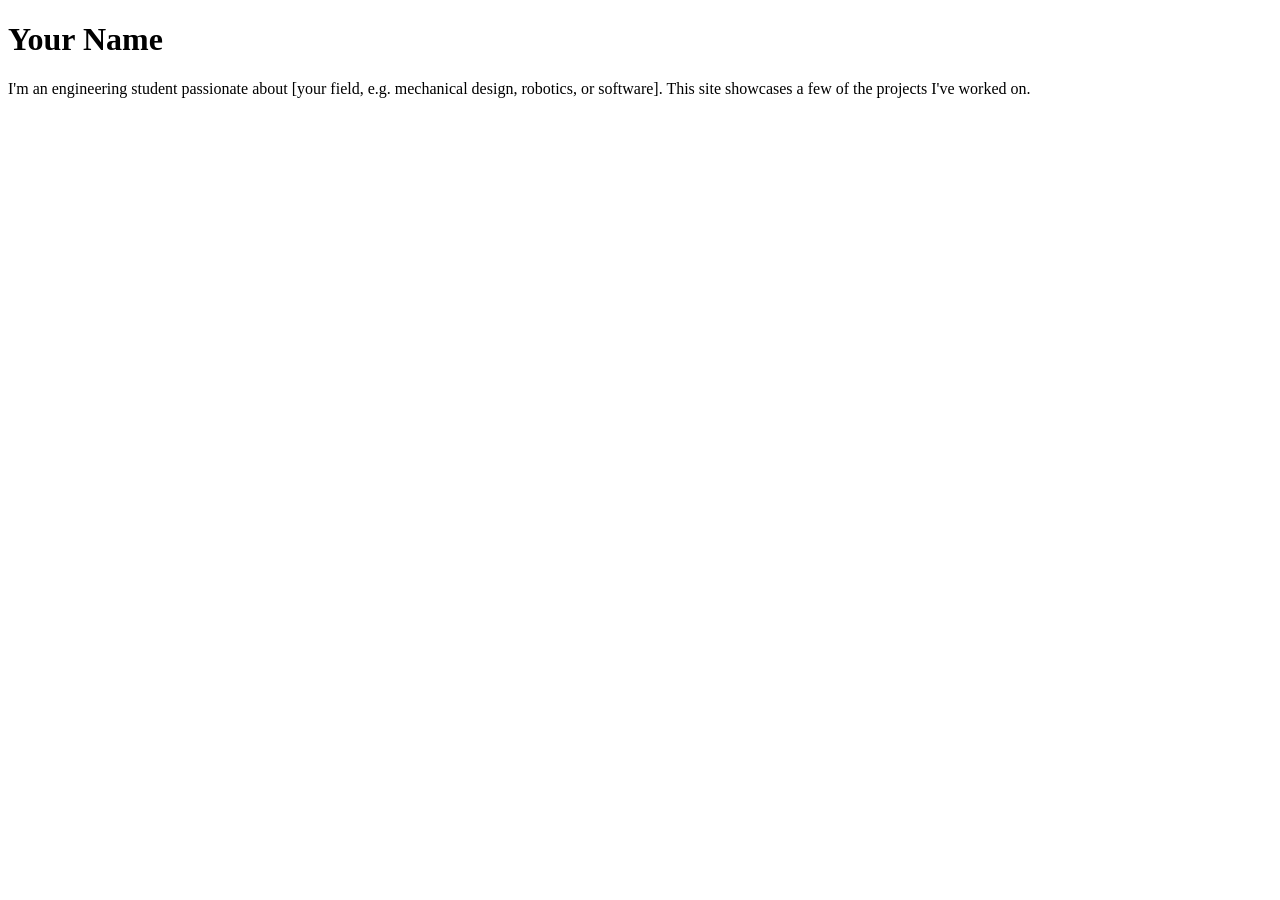
==== index.html @ a5d0fd73 "FirstWebsiteAttempt_MinimalInformation" ====
<!DOCTYPE html>
<html lang="en">
<head>
  <meta charset="UTF-8">
  <title>Your Name - Engineering Portfolio</title>
  <link rel="stylesheet" href="style.css">
</head>
<body>
  <h1>Your Name</h1>
  <p>I'm an engineering student passionate about [your field, e.g. mechanical design, robotics, or software]. This site showcases a few of the projects I've worked on.</p>
</body>
</html>
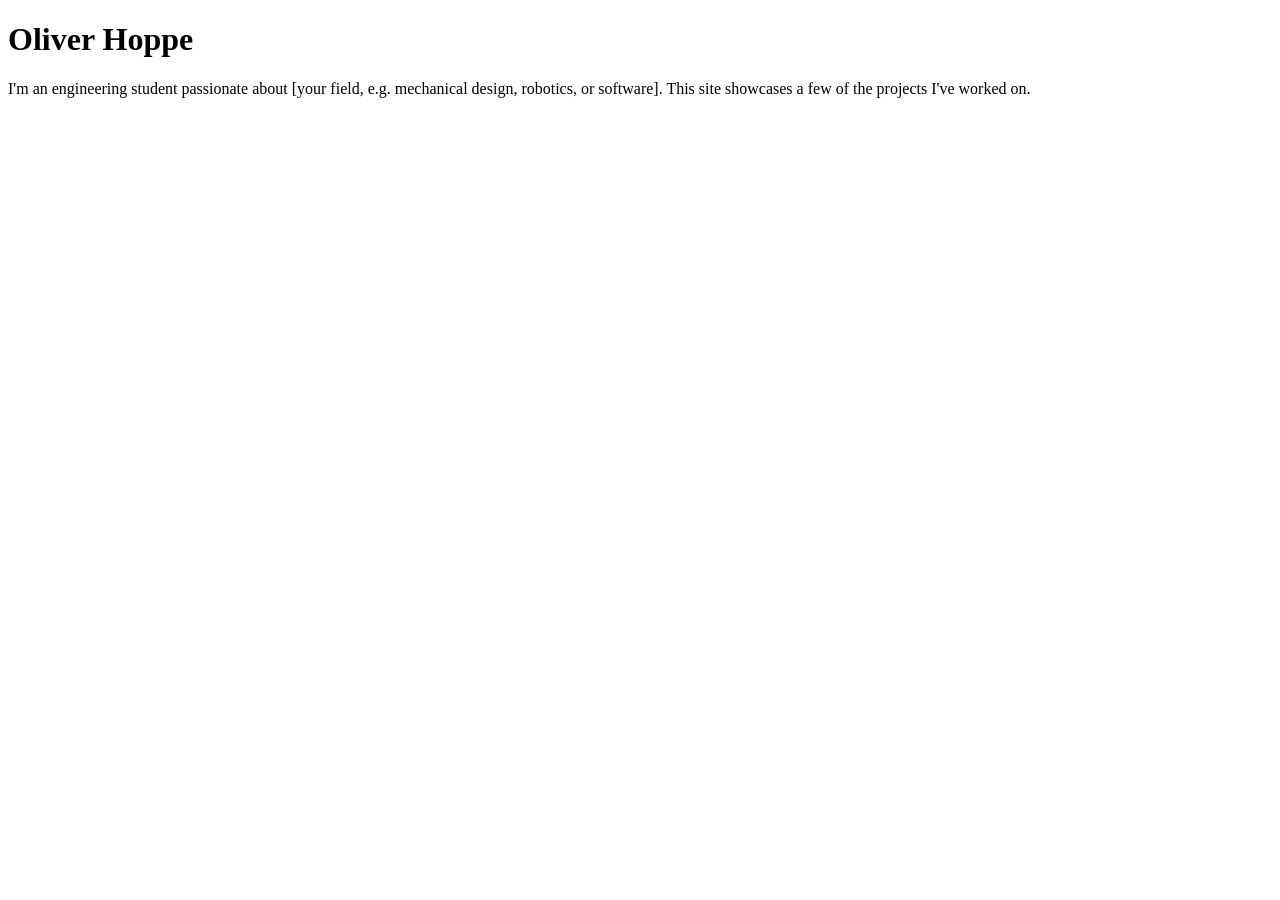
==== commit c547f1e2: "PracticeChangingText" ====
--- a/index.html
+++ b/index.html
@@ -6,7 +6,7 @@
   <link rel="stylesheet" href="style.css">
 </head>
 <body>
-  <h1>Your Name</h1>
+  <h1>Oliver Hoppe</h1>
   <p>I'm an engineering student passionate about [your field, e.g. mechanical design, robotics, or software]. This site showcases a few of the projects I've worked on.</p>
 </body>
 </html>
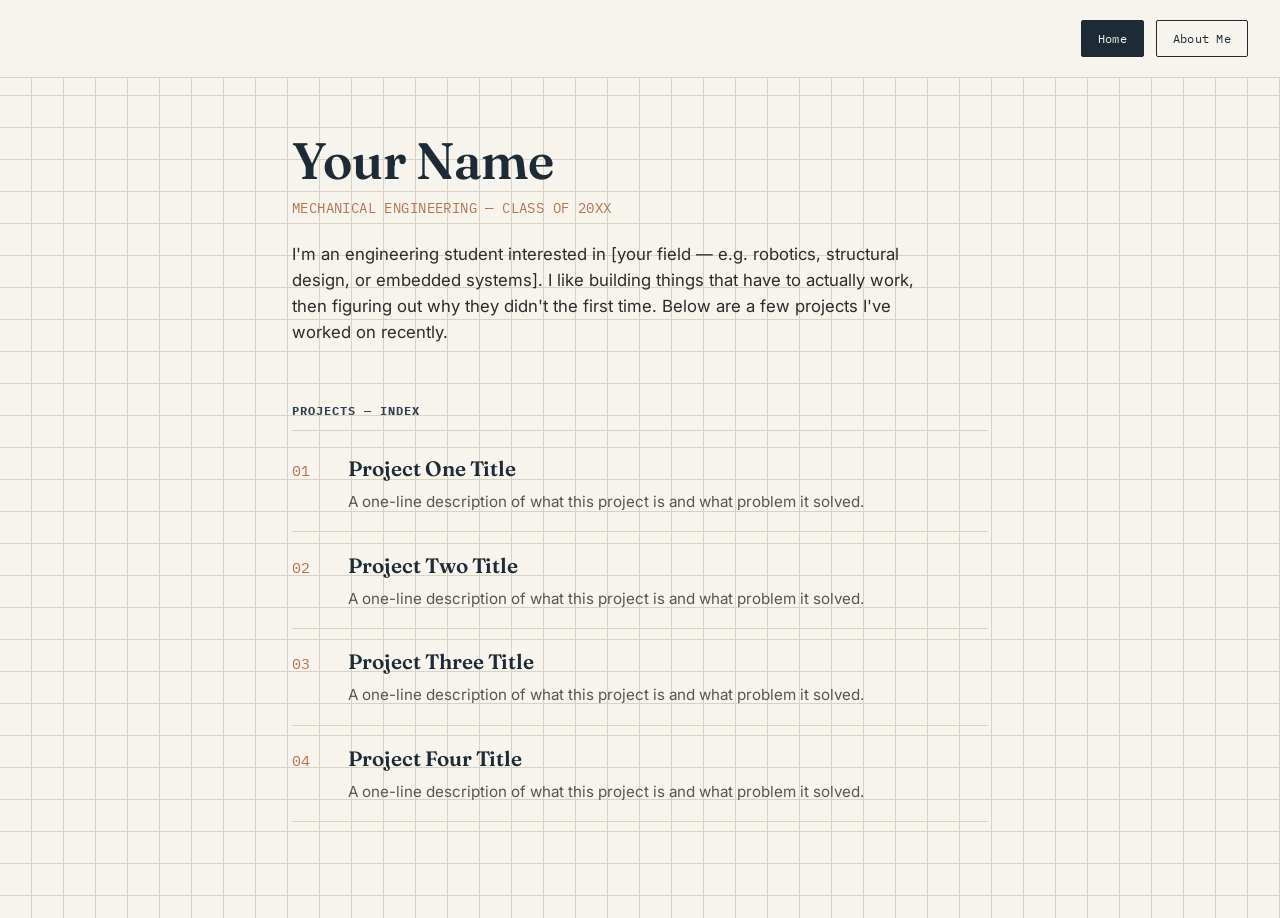
==== commit a2661fd4: "FullClaudeBuild_r001" ====
--- a/index.html
+++ b/index.html
@@ -2,11 +2,65 @@
 <html lang="en">
 <head>
   <meta charset="UTF-8">
-  <title>Your Name - Engineering Portfolio</title>
+  <meta name="viewport" content="width=device-width, initial-scale=1.0">
+  <title>Your Name — Engineering Portfolio</title>
   <link rel="stylesheet" href="style.css">
 </head>
 <body>
-  <h1>Oliver Hoppe</h1>
-  <p>I'm an engineering student passionate about [your field, e.g. mechanical design, robotics, or software]. This site showcases a few of the projects I've worked on.</p>
+
+  <nav class="site-nav">
+    <a href="index.html" class="current">Home</a>
+    <a href="about.html">About Me</a>
+  </nav>
+
+  <main>
+    <section class="hero">
+      <h1>Your Name</h1>
+      <p class="tagline">MECHANICAL ENGINEERING — CLASS OF 20XX</p>
+      <p class="bio">
+        I'm an engineering student interested in [your field — e.g. robotics,
+        structural design, or embedded systems]. I like building things that
+        have to actually work, then figuring out why they didn't the first
+        time. Below are a few projects I've worked on recently.
+      </p>
+    </section>
+
+    <section class="project-index">
+      <h2>PROJECTS — INDEX</h2>
+
+      <div class="project-entry">
+        <span class="num">01</span>
+        <div>
+          <a href="project1.html" class="title">Project One Title</a>
+          <p class="desc">A one-line description of what this project is and what problem it solved.</p>
+        </div>
+      </div>
+
+      <div class="project-entry">
+        <span class="num">02</span>
+        <div>
+          <a href="project2.html" class="title">Project Two Title</a>
+          <p class="desc">A one-line description of what this project is and what problem it solved.</p>
+        </div>
+      </div>
+
+      <div class="project-entry">
+        <span class="num">03</span>
+        <div>
+          <a href="project3.html" class="title">Project Three Title</a>
+          <p class="desc">A one-line description of what this project is and what problem it solved.</p>
+        </div>
+      </div>
+
+      <div class="project-entry">
+        <span class="num">04</span>
+        <div>
+          <a href="project4.html" class="title">Project Four Title</a>
+          <p class="desc">A one-line description of what this project is and what problem it solved.</p>
+        </div>
+      </div>
+    </section>
+  </main>
+
 </body>
-</html>+</html>
--- a/style.css
+++ b/style.css
@@ -0,0 +1,275 @@
+@import url('https://fonts.googleapis.com/css2?family=Fraunces:opsz,wght@9..144,400;9..144,600;9..144,700&family=Inter:wght@400;500&family=IBM+Plex+Mono:wght@500&display=swap');
+
+:root {
+  --ink: #2B2B2B;
+  --paper: #F7F4EE;
+  --slate: #1C2B35;
+  --slate-light: #2E4150;
+  --steel: #4A6FA5;
+  --copper: #B5734C;
+  --line: #D8D2C4;
+}
+
+* {
+  margin: 0;
+  padding: 0;
+  box-sizing: border-box;
+}
+
+html {
+  scroll-behavior: smooth;
+}
+
+body {
+  font-family: 'Inter', sans-serif;
+  color: var(--ink);
+  background-color: var(--paper);
+  background-image:
+    linear-gradient(var(--line) 1px, transparent 1px),
+    linear-gradient(90deg, var(--line) 1px, transparent 1px);
+  background-size: 32px 32px;
+  background-position: -1px -1px;
+  min-height: 100vh;
+  line-height: 1.55;
+}
+
+a {
+  color: inherit;
+  text-decoration: none;
+}
+
+/* ---------- Top navigation ---------- */
+
+.site-nav {
+  position: sticky;
+  top: 0;
+  display: flex;
+  justify-content: flex-end;
+  gap: 0.75rem;
+  padding: 1.25rem 2rem;
+  background: var(--paper);
+  border-bottom: 1px solid var(--line);
+  z-index: 10;
+}
+
+.site-nav a {
+  font-family: 'IBM Plex Mono', monospace;
+  font-size: 0.78rem;
+  letter-spacing: 0.02em;
+  padding: 0.5rem 1rem;
+  border: 1px solid var(--slate);
+  color: var(--slate);
+  border-radius: 2px;
+  transition: background-color 0.15s ease, color 0.15s ease;
+}
+
+.site-nav a:hover {
+  background-color: var(--slate);
+  color: var(--paper);
+}
+
+.site-nav a.current {
+  background-color: var(--slate);
+  color: var(--paper);
+}
+
+/* ---------- Page shell ---------- */
+
+main {
+  max-width: 760px;
+  margin: 0 auto;
+  padding: 3.5rem 2rem 6rem;
+}
+
+/* ---------- Home page hero ---------- */
+
+.hero h1 {
+  font-family: 'Fraunces', serif;
+  font-weight: 600;
+  font-size: 3.2rem;
+  line-height: 1.05;
+  color: var(--slate);
+}
+
+.hero .tagline {
+  font-family: 'IBM Plex Mono', monospace;
+  font-size: 0.85rem;
+  color: var(--copper);
+  letter-spacing: 0.03em;
+  margin-top: 0.6rem;
+}
+
+.hero p.bio {
+  margin-top: 1.4rem;
+  max-width: 58ch;
+  font-size: 1.05rem;
+  color: var(--ink);
+}
+
+/* ---------- Project index (numbered list) ---------- */
+
+.project-index {
+  margin-top: 3.5rem;
+}
+
+.project-index h2 {
+  font-family: 'IBM Plex Mono', monospace;
+  font-size: 0.78rem;
+  letter-spacing: 0.08em;
+  color: var(--slate-light);
+  border-bottom: 1px solid var(--line);
+  padding-bottom: 0.6rem;
+  margin-bottom: 0.25rem;
+}
+
+.project-entry {
+  display: grid;
+  grid-template-columns: 2.5rem 1fr;
+  gap: 1rem;
+  align-items: baseline;
+  padding: 1.1rem 0;
+  border-bottom: 1px solid var(--line);
+}
+
+.project-entry .num {
+  font-family: 'IBM Plex Mono', monospace;
+  font-size: 0.95rem;
+  color: var(--copper);
+}
+
+.project-entry a.title {
+  font-family: 'Fraunces', serif;
+  font-weight: 600;
+  font-size: 1.3rem;
+  color: var(--slate);
+  display: inline-block;
+  position: relative;
+}
+
+.project-entry a.title::after {
+  content: "";
+  position: absolute;
+  left: 0;
+  bottom: -2px;
+  width: 100%;
+  height: 1px;
+  background-color: var(--copper);
+  transform: scaleX(0);
+  transform-origin: left;
+  transition: transform 0.2s ease;
+}
+
+.project-entry a.title:hover::after {
+  transform: scaleX(1);
+}
+
+.project-entry .desc {
+  font-size: 0.95rem;
+  color: #555;
+  margin-top: 0.3rem;
+}
+
+/* ---------- Individual project page ---------- */
+
+.project-header .label {
+  font-family: 'IBM Plex Mono', monospace;
+  font-size: 0.78rem;
+  color: var(--copper);
+  letter-spacing: 0.05em;
+}
+
+.project-header h1 {
+  font-family: 'Fraunces', serif;
+  font-weight: 600;
+  font-size: 2.4rem;
+  color: var(--slate);
+  margin-top: 0.4rem;
+}
+
+.meta-row {
+  display: flex;
+  gap: 1.5rem;
+  margin-top: 1rem;
+  font-family: 'IBM Plex Mono', monospace;
+  font-size: 0.78rem;
+  color: var(--slate-light);
+}
+
+.project-body {
+  margin-top: 2.5rem;
+}
+
+.project-body h2 {
+  font-family: 'Fraunces', serif;
+  font-size: 1.3rem;
+  color: var(--slate);
+  margin-top: 2rem;
+  margin-bottom: 0.6rem;
+}
+
+.project-body p {
+  font-size: 1.02rem;
+  max-width: 60ch;
+}
+
+.project-body ul {
+  margin-top: 0.6rem;
+  margin-left: 1.2rem;
+}
+
+.back-link {
+  display: inline-block;
+  margin-top: 3rem;
+  font-family: 'IBM Plex Mono', monospace;
+  font-size: 0.8rem;
+  color: var(--slate);
+  border-bottom: 1px solid var(--slate);
+}
+
+/* ---------- About page ---------- */
+
+.about-header h1 {
+  font-family: 'Fraunces', serif;
+  font-weight: 600;
+  font-size: 2.6rem;
+  color: var(--slate);
+}
+
+.about-body {
+  margin-top: 2rem;
+}
+
+.about-body p {
+  font-size: 1.05rem;
+  max-width: 58ch;
+  margin-bottom: 1.1rem;
+}
+
+.about-body h2 {
+  font-family: 'Fraunces', serif;
+  font-size: 1.25rem;
+  color: var(--slate);
+  margin-top: 2.2rem;
+  margin-bottom: 0.5rem;
+}
+
+/* ---------- Responsive ---------- */
+
+@media (max-width: 600px) {
+  .hero h1 {
+    font-size: 2.3rem;
+  }
+  main {
+    padding: 2.5rem 1.25rem 4rem;
+  }
+  .project-entry {
+    grid-template-columns: 2rem 1fr;
+  }
+}
+
+/* Respect reduced motion preference */
+@media (prefers-reduced-motion: reduce) {
+  * {
+    transition: none !important;
+  }
+}
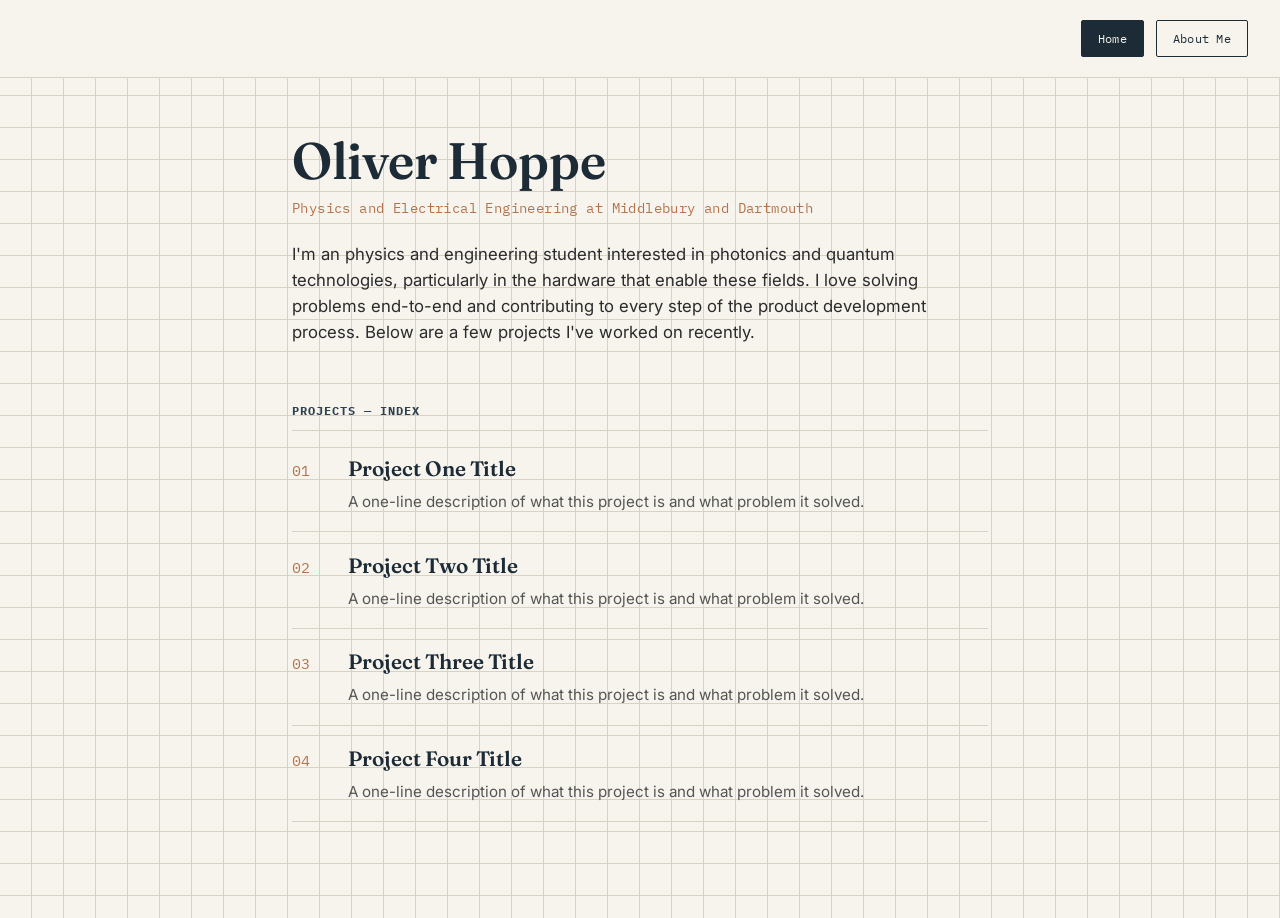
==== commit 14418880: "updated personal description" ====
--- a/index.html
+++ b/index.html
@@ -15,13 +15,13 @@
 
   <main>
     <section class="hero">
-      <h1>Your Name</h1>
-      <p class="tagline">MECHANICAL ENGINEERING — CLASS OF 20XX</p>
+      <h1>Oliver Hoppe</h1>
+      <p class="tagline">Physics and Electrical Engineering at Middlebury and Dartmouth</p>
       <p class="bio">
-        I'm an engineering student interested in [your field — e.g. robotics,
-        structural design, or embedded systems]. I like building things that
-        have to actually work, then figuring out why they didn't the first
-        time. Below are a few projects I've worked on recently.
+        I'm an physics and engineering student interested in photonics and quantum
+        technologies, particularly in the hardware that enable these fields. I love
+        solving problems end-to-end and contributing to every step of the product
+        development process. Below are a few projects I've worked on recently.
       </p>
     </section>
 
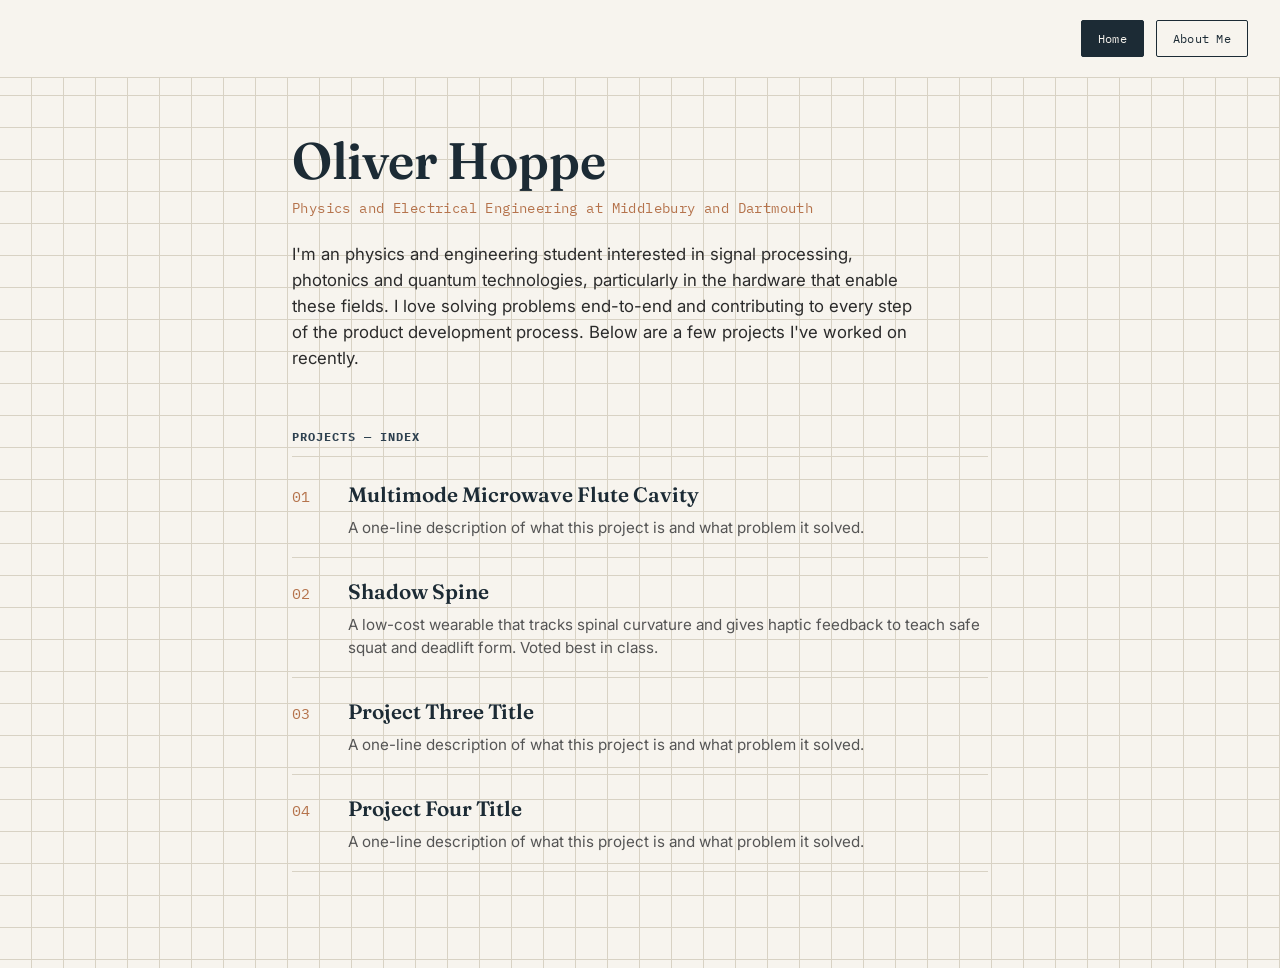
==== commit f5c461c7: "ShadowSpineTestr001" ====
--- a/index.html
+++ b/index.html
@@ -18,10 +18,11 @@
       <h1>Oliver Hoppe</h1>
       <p class="tagline">Physics and Electrical Engineering at Middlebury and Dartmouth</p>
       <p class="bio">
-        I'm an physics and engineering student interested in photonics and quantum
-        technologies, particularly in the hardware that enable these fields. I love
-        solving problems end-to-end and contributing to every step of the product
-        development process. Below are a few projects I've worked on recently.
+        I'm an physics and engineering student interested in signal processing,
+        photonics and quantum technologies, particularly in the hardware that enable
+        these fields. I love solving problems end-to-end and contributing to every step
+        of the product development process. Below are a few projects I've worked on
+        recently.
       </p>
     </section>
 
@@ -31,7 +32,7 @@
       <div class="project-entry">
         <span class="num">01</span>
         <div>
-          <a href="project1.html" class="title">Project One Title</a>
+          <a href="project1.html" class="title">Multimode Microwave Flute Cavity</a>
           <p class="desc">A one-line description of what this project is and what problem it solved.</p>
         </div>
       </div>
@@ -39,8 +40,8 @@
       <div class="project-entry">
         <span class="num">02</span>
         <div>
-          <a href="project2.html" class="title">Project Two Title</a>
-          <p class="desc">A one-line description of what this project is and what problem it solved.</p>
+          <a href="project2.html" class="title">Shadow Spine</a>
+<p class="desc">A low-cost wearable that tracks spinal curvature and gives haptic feedback to teach safe squat and deadlift form. Voted best in class.</p>
         </div>
       </div>
 
